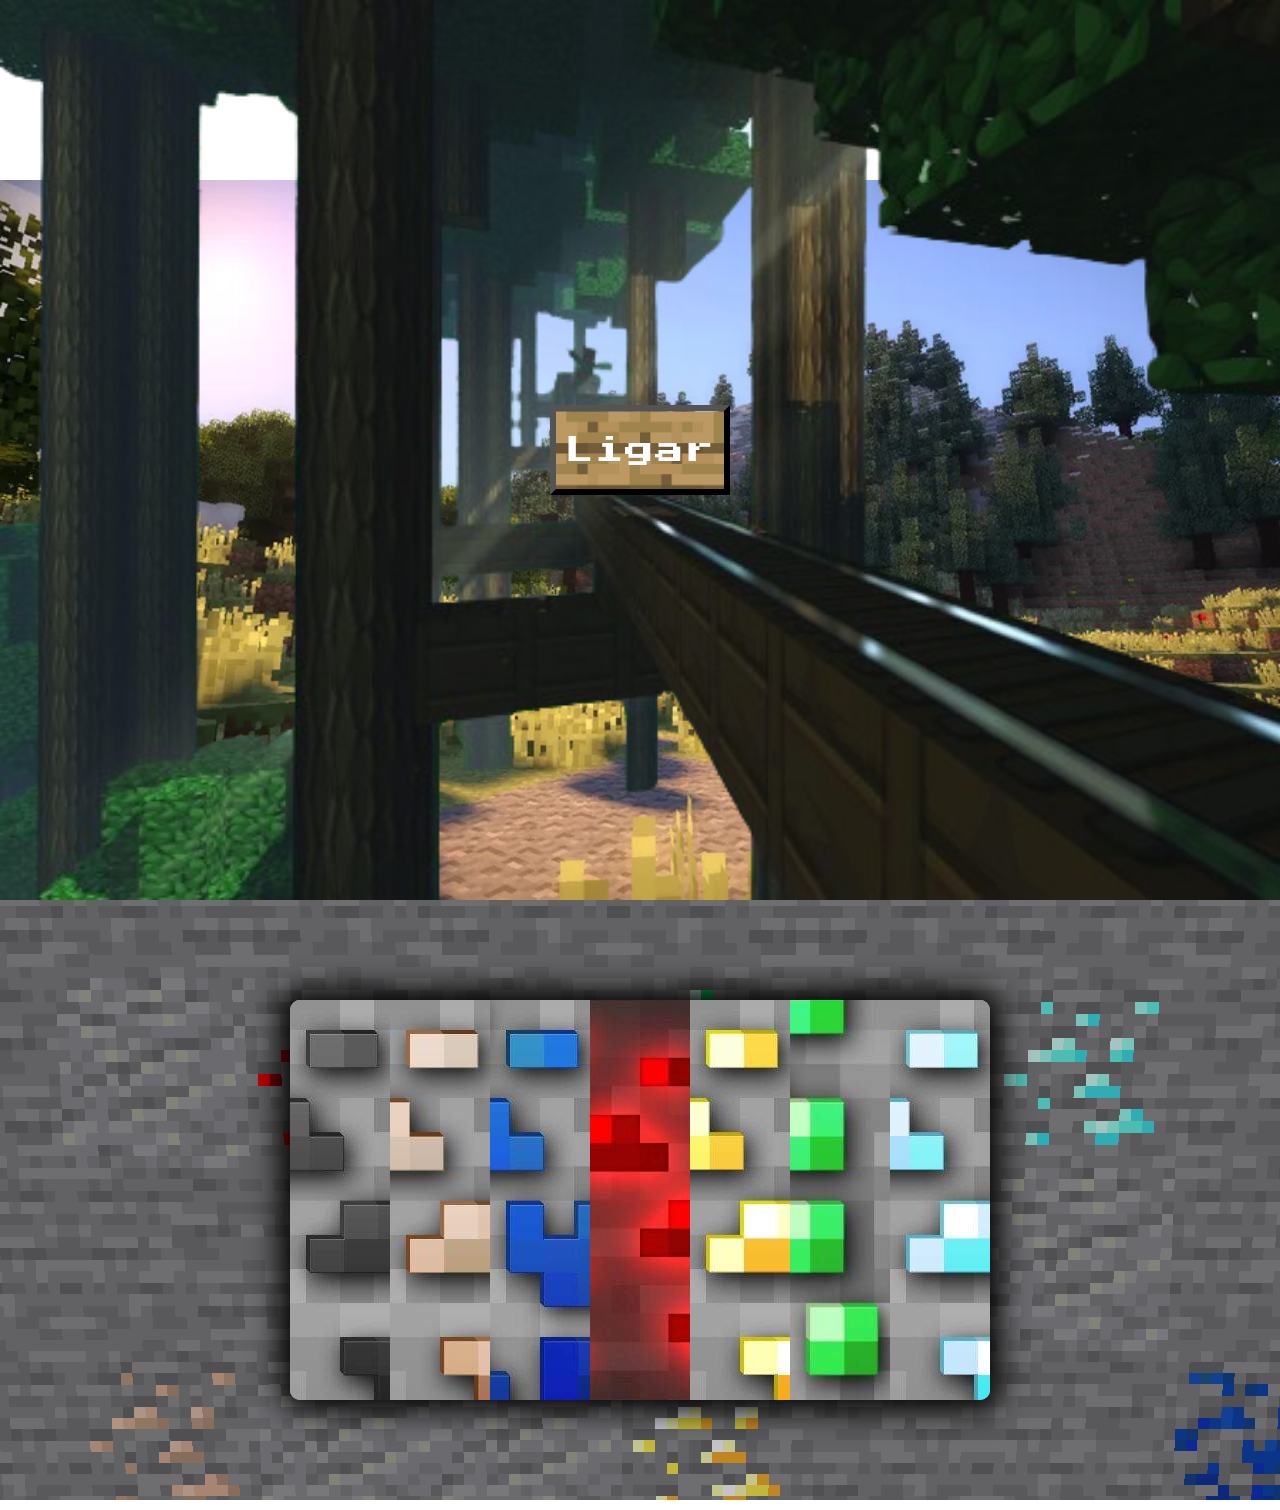
==== Main/Parallax/index.html @ fe96c286 "Ajustes" ====
<link rel="stylesheet" href="style.css">

<!DOCTYPE html>
<html lang="en">

<head>
    <meta charset="UTF-8">
    <meta http-equiv="X-UA-Compatible" content="IE=edge">
    <meta name="viewport" content="width=device-width, initial-scale=1.0">
    <title>LightBlock</title>
</head>

<style>

    @import url('https://fonts.googleapis.com/css2?family=Poppins:ital,wght@0,100;0,200;0,300;0,400;0,500;0,600;0,700;0,800;0,900;1,100;1,200;1,300;1,400;1,500;1,600;1,700;1,800;1,900&family=Press+Start+2P&display=swap');

    .press-start-2p-regular {
        font-family: "Press Start 2P", system-ui;
        font-weight: 400;
        font-style: normal;
        font-stretch: condensed;
    }

    #hill4{

        animation-timing-function: cubic-bezier(0.215, 0.610, 0.355, 1);
        scale: 0.2;
        top: -350px;
        left: -250;
        z-index: 2;
        
    }

    * {
        margin: 0;
        padding: 0;
        box-sizing: border-box;
        font-family: 'Poppins', sans-serif;
    }

    .fundo{

        position: fixed;
        bottom: 0;
        left: 0;
        width: 100%;
        z-index: -1; /* Para garantir que o fundo esteja atrás do conteúdo */

    }
    
    header{
        position: absolute;
        top: 0;
        left: 0;
        width: 100%;
        padding: 30px 100px;
        display: flex;
        justify-content: flex-start;
        align-items: center;
        z-index: 100;
    }

    .logo{
        font-size: 2em;
        color: #359381;
        pointer-events: none;
        margin-right: 270px;
    }

    .navigation a {
        text-decoration: none;
        color: #359381;
        padding: 6px 15px;
        border-radius: 20px;
        margin: 0 10px;
        font-weight: 600;
    }

    .navigation a:hover,
    .navigation a.active {
        background: #359381;
        color: #fff;
    }

    .parallax{
        position: relative;
        display: flex;
        justify-content: center;
        align-items: center;
        height: 100vh;
        text-shadow: 2px 2px 4px rgba(0, 0, 0, .2);
    }

    #text{
        position: absolute;
        text-align: center;
        font-size: 60%;
        color: #fff;
        width: 60px;
        height: 30px;
    }

    .parallax img{
        position: absolute;
        top: 0;
        left: 0;
        width: 100%;
        pointer-events: none;
    }

    .prlx1{

        position: absolute;
        top: 0;
        left: 0;
        width: 100%;
        pointer-events: none;

    }
    .prlx1{

        position: absolute;
        top: 0;
        left: 0;
        width: 100%;
        pointer-events: none;

    }

    .sec{
        position: relative;
        background: url(./Imagens/Elementos/Caverna.png);
        padding: 100px;
    }

    .sec{
        font-size: 3em;
        color: #fff;
        margin-bottom: 10px;
    }

    .sec p{
        font-size: 1em;
        color: #fff;
        font-weight: 300;
    }

    .btn{

        scale: 3;
        background: url(./Imagens/Elementos/Butão.png);
        background-size: cover;
        height: 30px;

    }
    
    .sec{

        display: flex;
        flex-direction: row;
        justify-content: center;

    }
        
    .flexContainer{

        border-radius:10px;
        height: 400px;
        width: 700px;
        background-color: rgb(199, 199, 199);
        display: flex;
        flex-direction: row;
        box-shadow: 0px 0px 30px 10px black;
        
    }

    @keyframes grow{

        from{flex-grow: 0.5;}
        to{flex-grow: 4;}

    }
    @keyframes shrink{

        from{flex-grow: 4;}
        to{flex-grow: 0.5;}

    }

    .flexItems{

        flex-grow: 0.5;

    }

    .flexItems:nth-child(1){

        background: url(./Imagens/FlexContainer/off.jpg);
        background-position: center;
        border-radius: 10px 0 0 10px;

    }
    .flexItems:nth-child(2){

        background: url(./Imagens/FlexContainer/ferro.jpg);
        background-position: center;

    }
    .flexItems:nth-child(3){

        background: url(./Imagens/FlexContainer/lapis.jpg);
        background-position: center;

    }
    .flexItems:nth-child(4){

        background: url(./Imagens/FlexContainer/red.jpg);
        background-position: center;

    }
    .flexItems:nth-child(5){

        background: url(./Imagens/FlexContainer/ouro.jpg);
        background-position: center;

    }
    .flexItems:nth-child(6){

        background: url(./Imagens/FlexContainer/esmrl.jpg);
        background-position: center;

    }
    .flexItems:nth-child(7){

        background: url(./Imagens/FlexContainer/dmd.jpg);
        background-position: center;
        border-radius: 0 10px 10px 0;

    }

    .flexItems:hover{

        animation-name: grow;
        animation-duration: 1s;
        flex-grow: 4;
        animation-timing-function: cubic-bezier(0.215, 0.610, 0.355, 1);

    }

    .flexItems:not(:hover){

        animation-name: shrink;
        animation-duration: 1s;
        flex-grow: 0.5;
        animation-timing-function: cubic-bezier(0.215, 0.610, 0.355, 1);

    }

    .prlx1{
        width: 100%;
        height: 100%;
        background: url('./Imagens/Elementos/prlx1.png');
        background-size: cover;

    }

</style>

<body>

    <header>
        
        <nav class="navigation"></nav>

    </header>

    <img id="fundo" src="./Imagens/Elementos/fundo.jpg" class="fundo">

    <section class="parallax">
        
        <!--<img src="./Imagens/Elementos/Montanhas.png" id="hill2">
        <img src="./Imagens/Elementos/creeper.png" id="hill4">
        <img src="./Imagens/Elementos/Casa.png" id="tree">
        <img src="./Imagens/Elementos/Chao.png" id="plant">!-->
        <div class="prlx1" id="prlx1"></div>
        <div class="prlx1-2" id="prlx1"></div>
        <button id="text" class="btn press-start-2p-regular">Ligar</button>
    </section>

    <section class="sec">

        <div class="flexContainer">

            <a href="#"class="flexItems"><div class="flexItems"></div></a>
            <a href="#"class="flexItems"><div class="flexItems"></div></a>
            <a href="#"class="flexItems"><div class="flexItems"></div></a>
            <a href="#"class="flexItems"><div class="flexItems"></div></a>
            <a href="#"class="flexItems"><div class="flexItems"></div></a>
            <a href="#"class="flexItems"><div class="flexItems"></div></a>
            <a href="#"class="flexItems"><div class="flexItems"></div></a>
              
        </div>   
        
    </section>


    <script>

        let text = document.getElementById('text');
        let fundo = document.getElementById('fundo')
        let leaf = document.getElementById('leaf');
        let Montanhas = document.getElementById('hill2');
        let prlx1 = document.getElementById('prlx1');
        let hill5 = document.getElementById('hill5');

        window.addEventListener('scroll', () => {
            let value= window.scrollY;

            text.style.marginTop = value * 2.5 + 'px';
            fundo.style.bottom = value * 0.5 + 'px';
            prlx1.style.bottom = value * 0.6 + 'px';
            Montanhas.style.top = value * 1 + 'px';
        })

    </script>
</body>

</html>
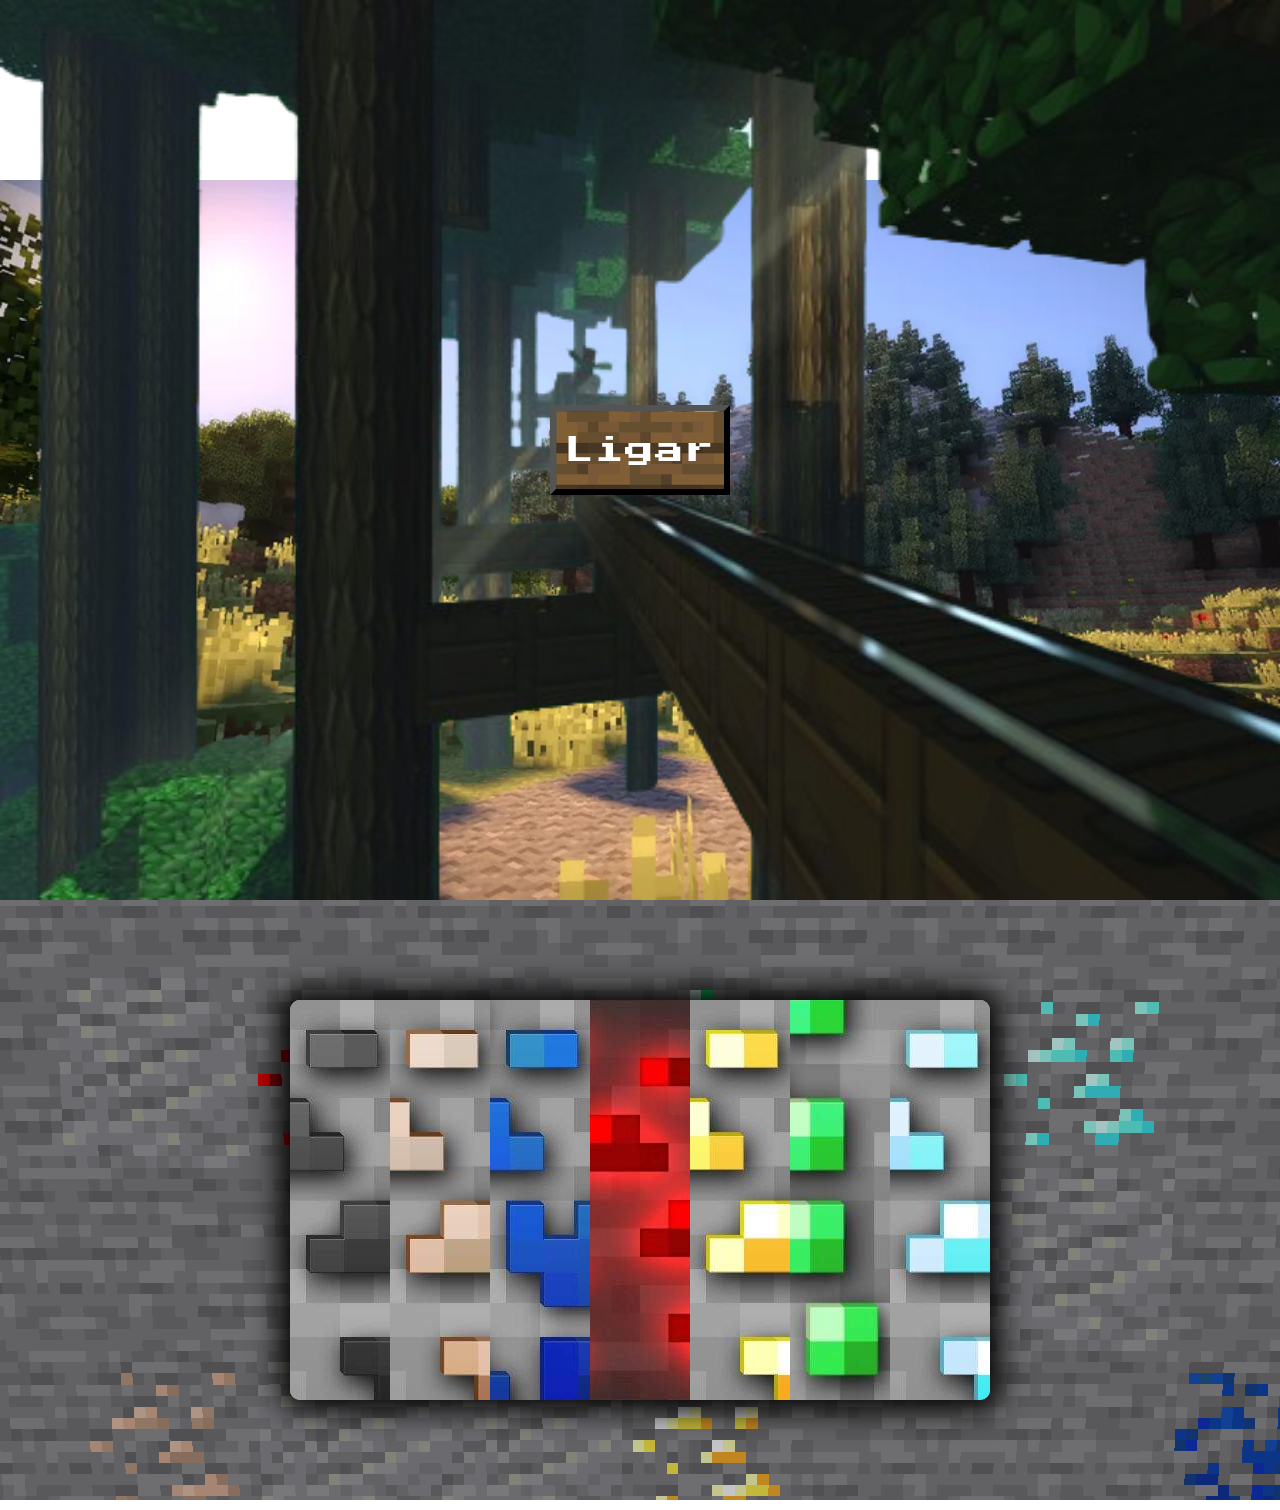
==== commit 12732bcd: "Alteração botão" ====
--- a/Main/Parallax/index.html
+++ b/Main/Parallax/index.html
@@ -148,7 +148,7 @@
     .btn{
 
         scale: 3;
-        background: url(./Imagens/Elementos/Butão.png);
+        background: url(./Imagens/Elementos/spruce.jpg);
         background-size: cover;
         height: 30px;
 
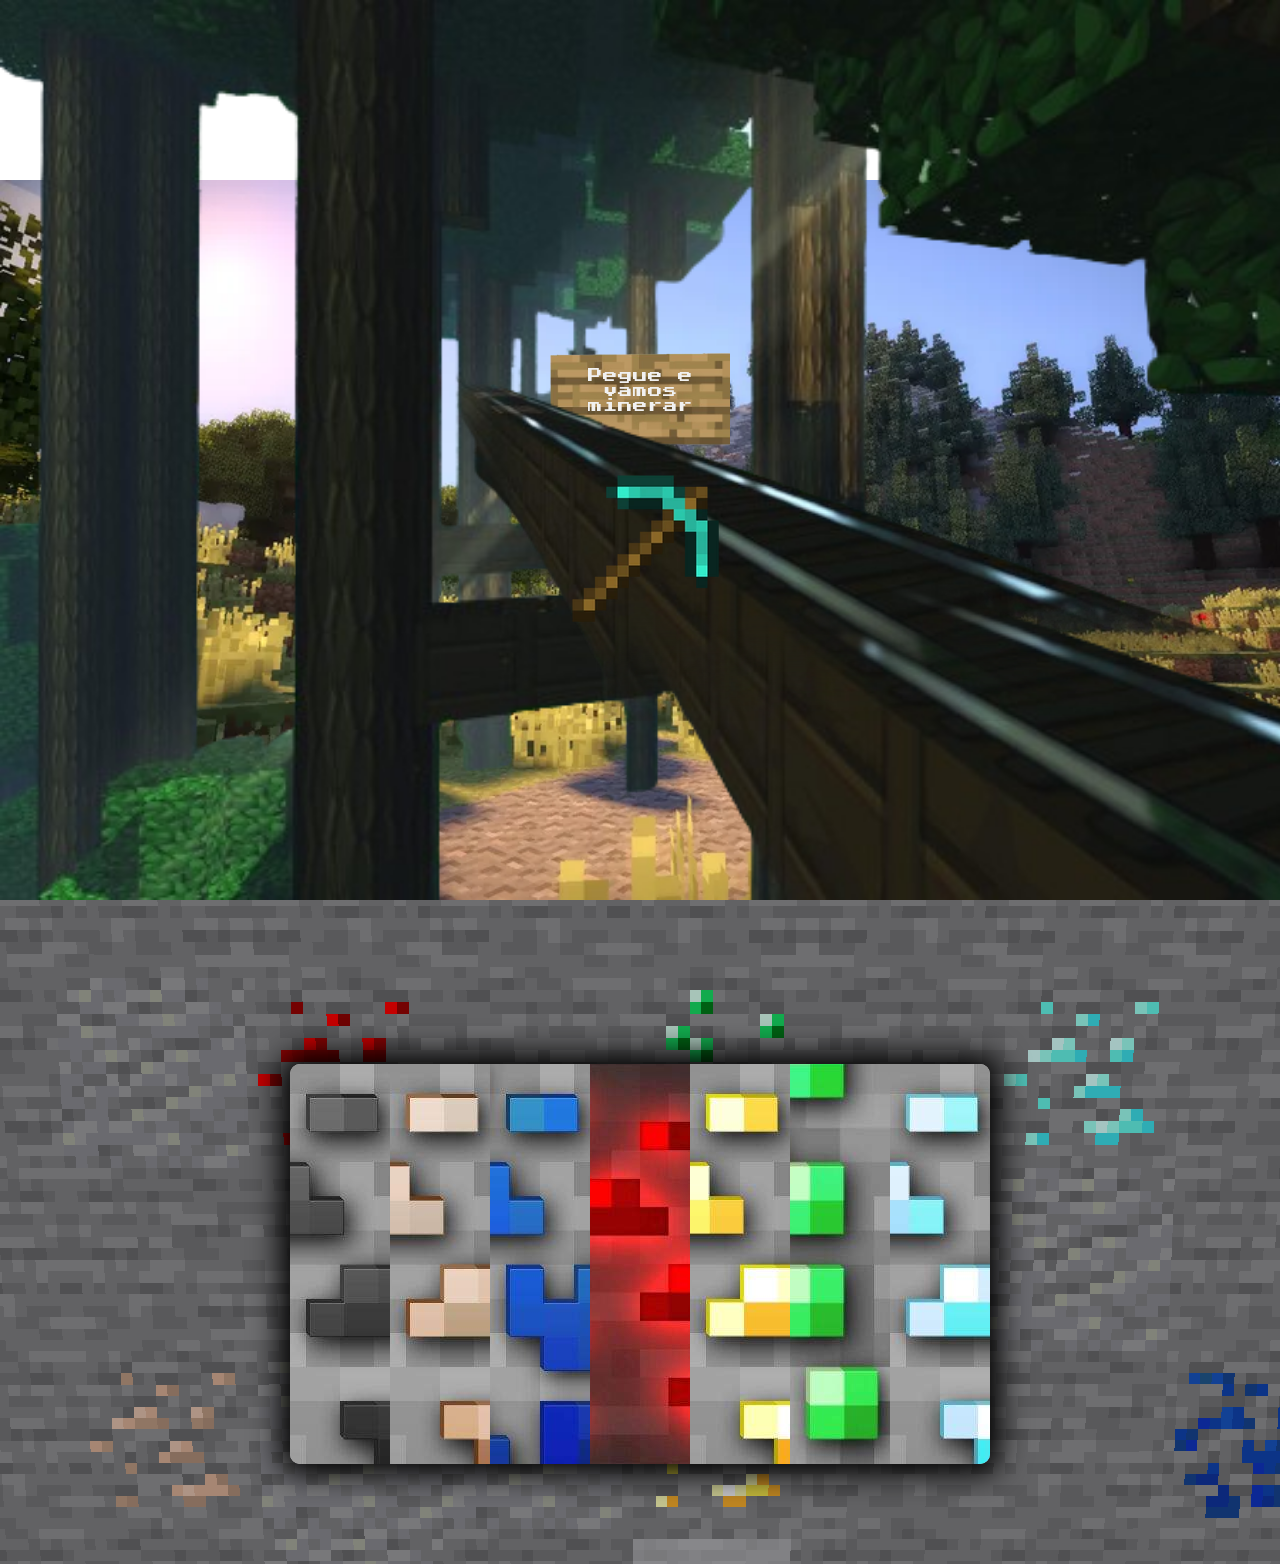
==== commit 1994fa3e: "Estilização" ====
--- a/Main/Parallax/index.html
+++ b/Main/Parallax/index.html
@@ -44,7 +44,7 @@
         bottom: 0;
         left: 0;
         width: 100%;
-        z-index: -1; /* Para garantir que o fundo esteja atrás do conteúdo */
+        z-index: -1;
 
     }
     
@@ -94,10 +94,10 @@
     #text{
         position: absolute;
         text-align: center;
-        font-size: 60%;
-        color: #fff;
+        font-size: .3pc;
+        color: #f1f1f1;
         width: 60px;
-        height: 30px;
+        height: 65px;
     }
 
     .parallax img{
@@ -117,13 +117,14 @@
         pointer-events: none;
 
     }
-    .prlx1{
+    .prlx1-2{
 
         position: absolute;
         top: 0;
         left: 0;
         width: 100%;
         pointer-events: none;
+        z-index: 2;
 
     }
 
@@ -136,7 +137,6 @@
     .sec{
         font-size: 3em;
         color: #fff;
-        margin-bottom: 10px;
     }
 
     .sec p{
@@ -145,12 +145,22 @@
         font-weight: 300;
     }
 
+    .placa{
+
+        scale: 3;
+        background: url(./Imagens/Elementos/placa.png);
+        background-size: 100%;
+        border: none;
+
+    }
     .btn{
 
         scale: 3;
-        background: url(./Imagens/Elementos/spruce.jpg);
-        background-size: cover;
-        height: 30px;
+        background: url(./Imagens/Elementos/picareta.png);
+        background-size: 100%;
+        margin-top: 200px;
+        border: none;
+        z-index: 5;
 
     }
     
@@ -169,6 +179,7 @@
         width: 700px;
         background-color: rgb(199, 199, 199);
         display: flex;
+        margin-top: 4pc;
         flex-direction: row;
         box-shadow: 0px 0px 30px 10px black;
         
@@ -267,27 +278,26 @@
 </style>
 
 <body>
-
+    
     <header>
         
         <nav class="navigation"></nav>
-
+        
     </header>
-
+    
     <img id="fundo" src="./Imagens/Elementos/fundo.jpg" class="fundo">
-
+    <img src="./Imagens/Elementos/prlx1-3.png" class="prlx1-2" id="fundo">
+    
     <section class="parallax">
-        
-        <!--<img src="./Imagens/Elementos/Montanhas.png" id="hill2">
-        <img src="./Imagens/Elementos/creeper.png" id="hill4">
-        <img src="./Imagens/Elementos/Casa.png" id="tree">
-        <img src="./Imagens/Elementos/Chao.png" id="plant">!-->
-        <div class="prlx1" id="prlx1"></div>
-        <div class="prlx1-2" id="prlx1"></div>
-        <button id="text" class="btn press-start-2p-regular">Ligar</button>
+    
+            <div class="prlx1" id="prlx1"></div>
+            <div class="prlx1-2" id="prlx1"></div>
+        <!--<button id="text" class="btn press-start-2p-regular" onclick="minerar()">Minerar</button>!-->
+            <a onclick="minerar()" class="placa press-start-2p-regular" id="text"><br>Pegue e vamos<br> minerar</a> 
+            <a onclick="minerar()" class="btn press-start-2p-regular" id="text"><br></a> 
     </section>
 
-    <section class="sec">
+    <section class="sec" id="Caverna">
 
         <div class="flexContainer">
 
@@ -299,19 +309,21 @@
             <a href="#"class="flexItems"><div class="flexItems"></div></a>
             <a href="#"class="flexItems"><div class="flexItems"></div></a>
               
-        </div>   
-        
+        </div>       
+
     </section>
-
 
     <script>
 
         let text = document.getElementById('text');
         let fundo = document.getElementById('fundo')
-        let leaf = document.getElementById('leaf');
-        let Montanhas = document.getElementById('hill2');
         let prlx1 = document.getElementById('prlx1');
-        let hill5 = document.getElementById('hill5');
+
+        function minerar() {
+            let caverna = document.getElementById('Caverna');
+            caverna.scrollIntoView({ behavior: 'smooth' });
+        }
+
 
         window.addEventListener('scroll', () => {
             let value= window.scrollY;
@@ -319,7 +331,7 @@
             text.style.marginTop = value * 2.5 + 'px';
             fundo.style.bottom = value * 0.5 + 'px';
             prlx1.style.bottom = value * 0.6 + 'px';
-            Montanhas.style.top = value * 1 + 'px';
+
         })
 
     </script>
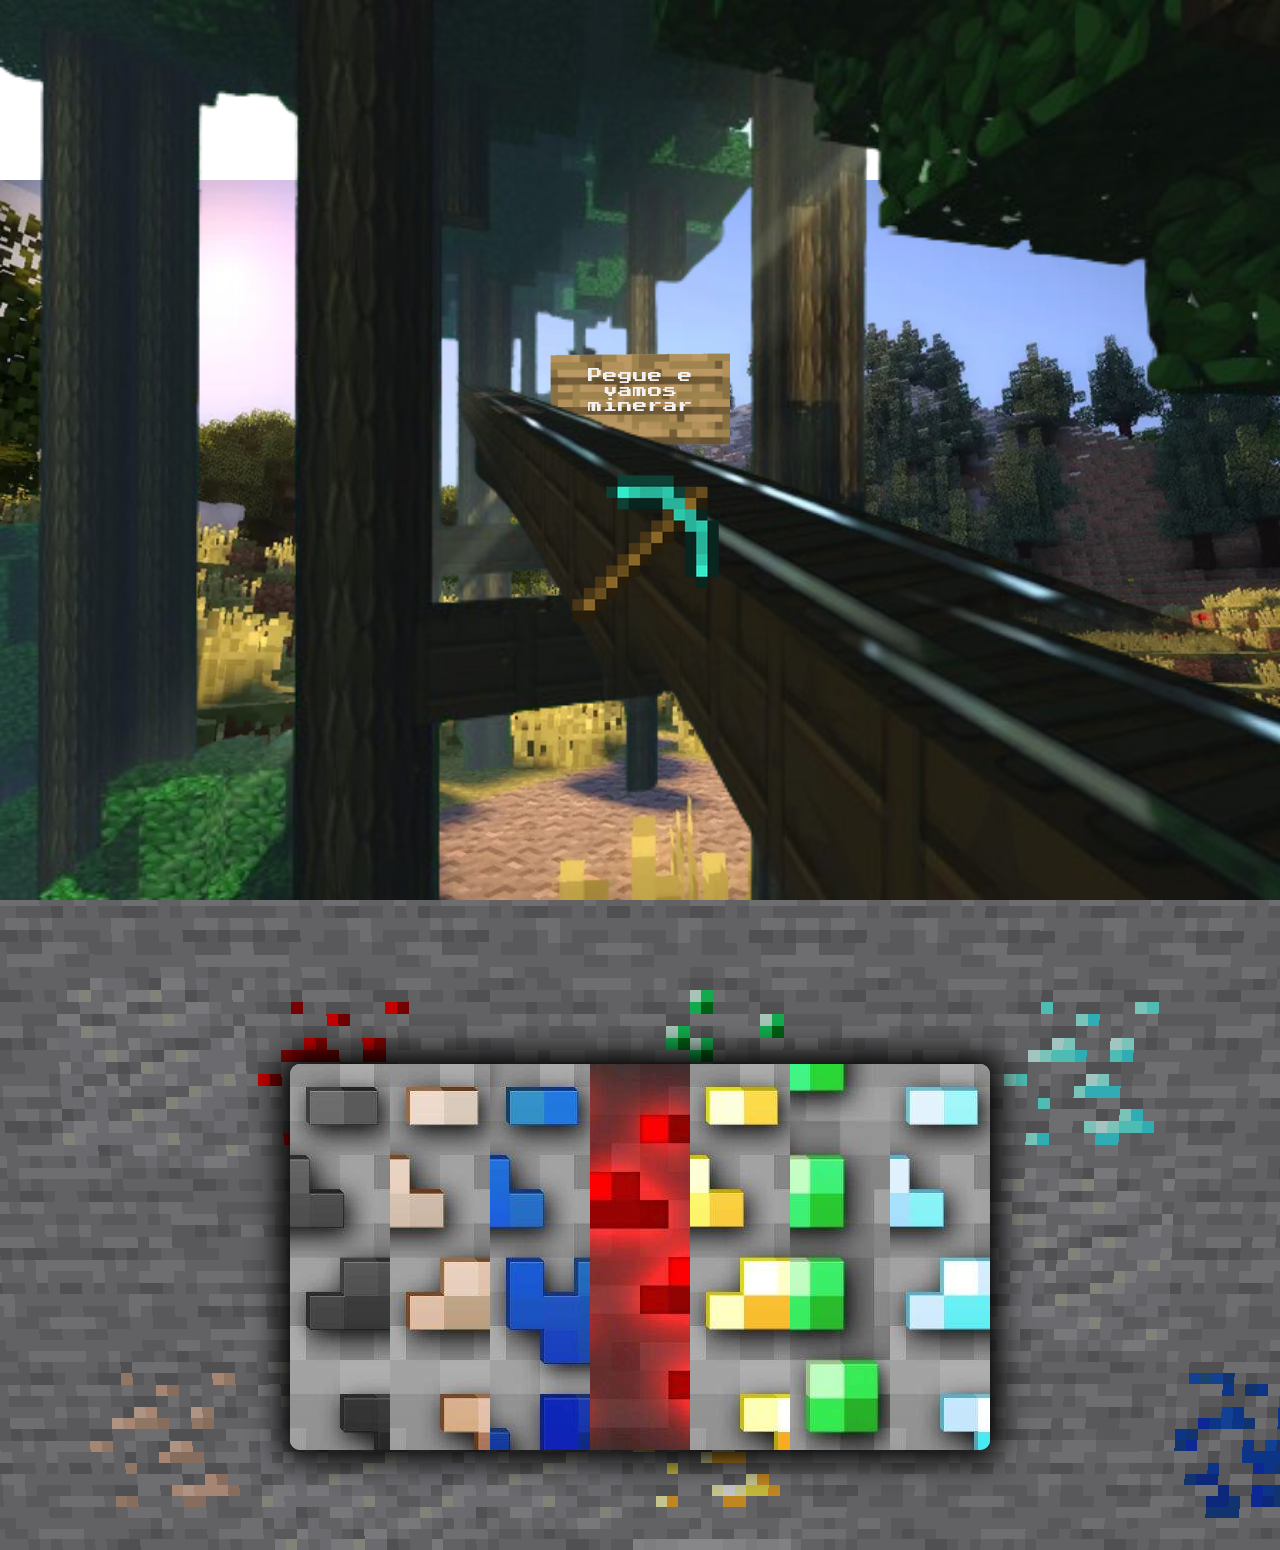
==== commit bdbef0d2: "Finished Project." ====
--- a/Main/Parallax/index.html
+++ b/Main/Parallax/index.html
@@ -13,6 +13,14 @@
 <style>
 
     @import url('https://fonts.googleapis.com/css2?family=Poppins:ital,wght@0,100;0,200;0,300;0,400;0,500;0,600;0,700;0,800;0,900;1,100;1,200;1,300;1,400;1,500;1,600;1,700;1,800;1,900&family=Press+Start+2P&display=swap');
+
+    @keyframes drop{
+
+        0%{margin-bottom: 5px}
+        45%{margin-bottom: 22px}
+        100%{margin-bottom: 5px}
+
+    }
 
     .press-start-2p-regular {
         font-family: "Press Start 2P", system-ui;
@@ -132,11 +140,7 @@
         position: relative;
         background: url(./Imagens/Elementos/Caverna.png);
         padding: 100px;
-    }
-
-    .sec{
-        font-size: 3em;
-        color: #fff;
+        height: 650px;
     }
 
     .sec p{
@@ -151,18 +155,21 @@
         background: url(./Imagens/Elementos/placa.png);
         background-size: 100%;
         border: none;
-
-    }
-    .btn{
-
-        scale: 3;
-        background: url(./Imagens/Elementos/picareta.png);
-        background-size: 100%;
-        margin-top: 200px;
-        border: none;
-        z-index: 5;
-
-    }
+        pointer-events: none;
+
+    }
+    .btn {
+    scale: 3;
+    background: url(./Imagens/Elementos/picareta.jpg);
+    background-size: 100%;
+    margin-top: 200px;
+    border: none;
+    z-index: 5;
+    animation: infinite ease-in;
+    animation-name: drop;
+    animation-duration: 1.8s;
+
+}
     
     .sec{
 
@@ -175,7 +182,6 @@
     .flexContainer{
 
         border-radius:10px;
-        height: 400px;
         width: 700px;
         background-color: rgb(199, 199, 199);
         display: flex;
@@ -285,7 +291,7 @@
         
     </header>
     
-    <img id="fundo" src="./Imagens/Elementos/fundo.jpg" class="fundo">
+    <img id="fundo" draggable="false" src="./Imagens/Elementos/fundo.jpg" class="fundo">
     <img src="./Imagens/Elementos/prlx1-3.png" class="prlx1-2" id="fundo">
     
     <section class="parallax">
@@ -293,23 +299,24 @@
             <div class="prlx1" id="prlx1"></div>
             <div class="prlx1-2" id="prlx1"></div>
         <!--<button id="text" class="btn press-start-2p-regular" onclick="minerar()">Minerar</button>!-->
-            <a onclick="minerar()" class="placa press-start-2p-regular" id="text"><br>Pegue e vamos<br> minerar</a> 
+            <div class="placa press-start-2p-regular" id="text"><br>Pegue e vamos<br> minerar</div> 
             <a onclick="minerar()" class="btn press-start-2p-regular" id="text"><br></a> 
     </section>
 
-    <section class="sec" id="Caverna">
-
-        <div class="flexContainer">
-
-            <a href="#"class="flexItems"><div class="flexItems"></div></a>
-            <a href="#"class="flexItems"><div class="flexItems"></div></a>
-            <a href="#"class="flexItems"><div class="flexItems"></div></a>
-            <a href="#"class="flexItems"><div class="flexItems"></div></a>
-            <a href="#"class="flexItems"><div class="flexItems"></div></a>
-            <a href="#"class="flexItems"><div class="flexItems"></div></a>
-            <a href="#"class="flexItems"><div class="flexItems"></div></a>
-              
-        </div>       
+    <section class="sec">
+
+        <div class="flexContainer" id="Caverna">
+
+            <a href="/off"class="flexItems"><div class="flexItems"></div></a>
+            <a href="/ferro"class="flexItems"><div class="flexItems"></div></a>
+            <a href="/lapis"class="flexItems"><div class="flexItems"></div></a>
+            <a href="/redstone"class="flexItems"><div class="flexItems"></div></a>
+            <a href="/ouro"class="flexItems"><div class="flexItems"></div></a>
+            <a href="/esmeralda"class="flexItems"><div class="flexItems"></div></a>
+            <a href="/diamante"class="flexItems"><div class="flexItems"></div></a>
+
+
+             
 
     </section>
 
@@ -327,8 +334,6 @@
 
         window.addEventListener('scroll', () => {
             let value= window.scrollY;
-
-            text.style.marginTop = value * 2.5 + 'px';
             fundo.style.bottom = value * 0.5 + 'px';
             prlx1.style.bottom = value * 0.6 + 'px';
 
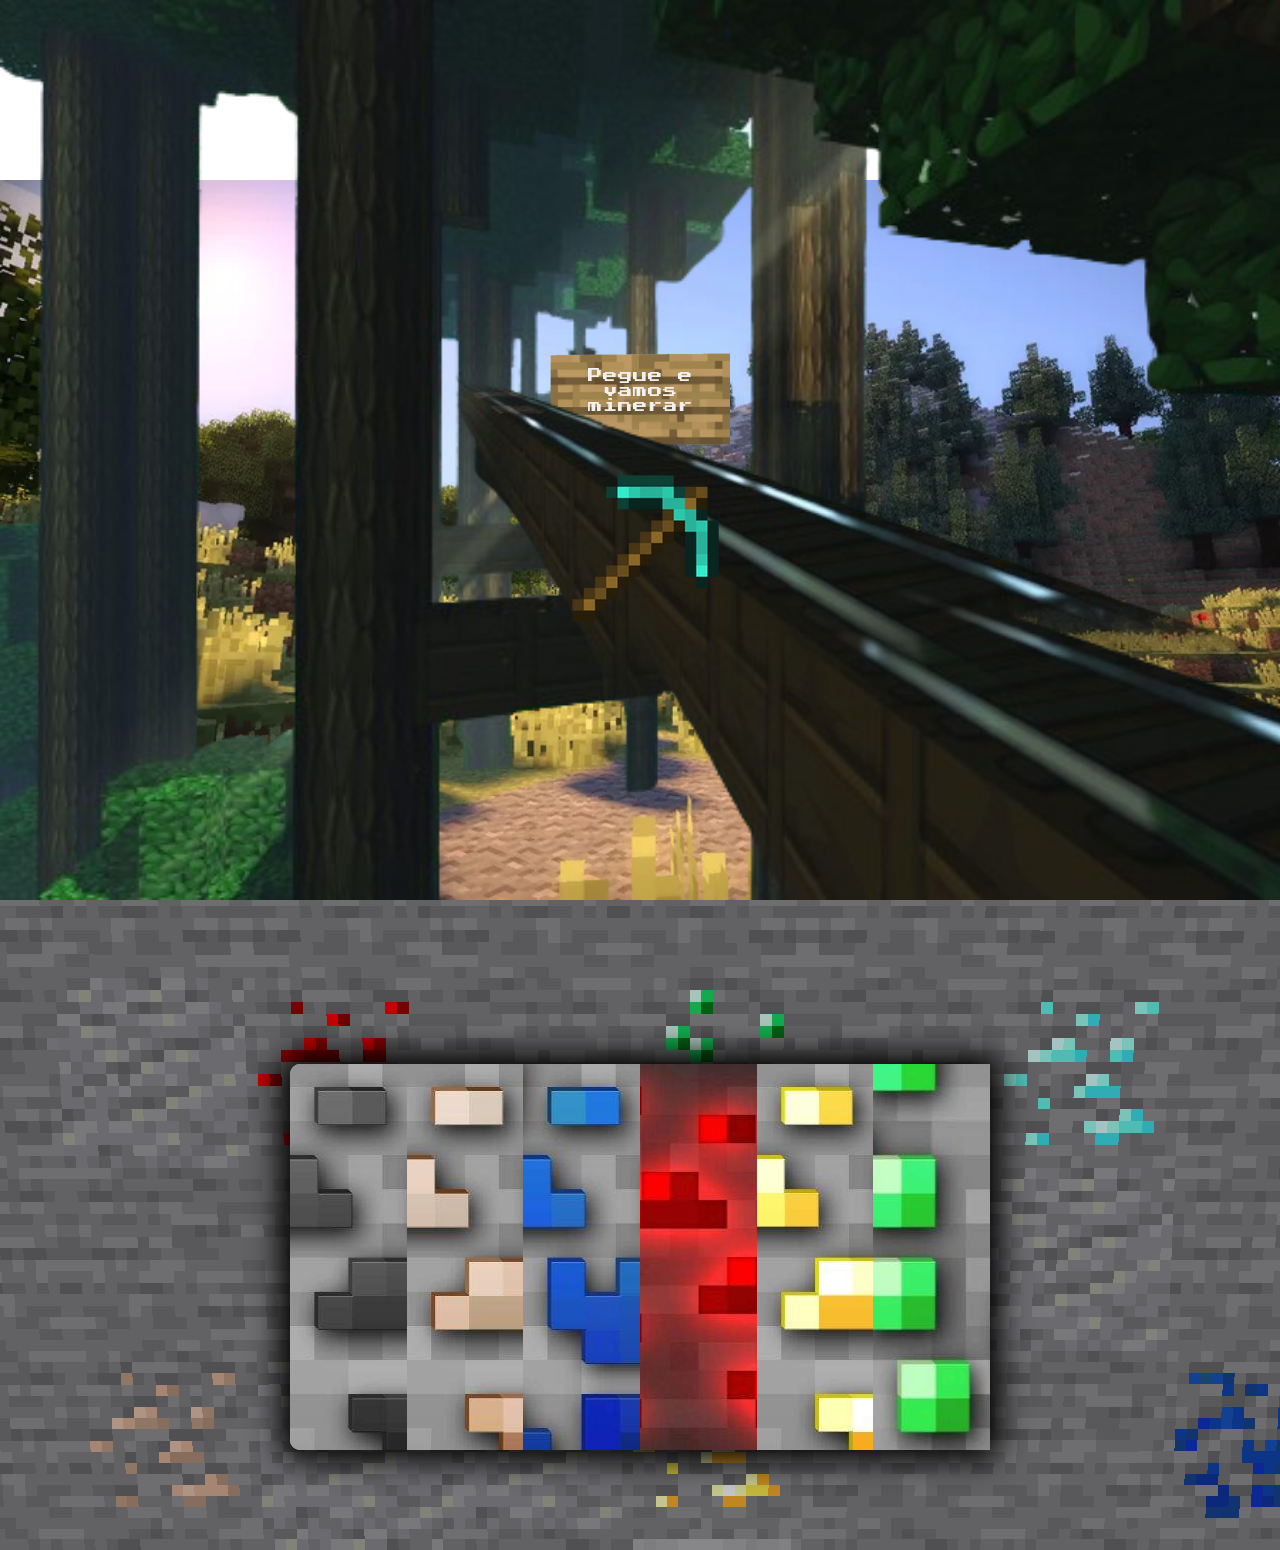
==== commit 7d15b306: "Update index.html" ====
--- a/Main/Parallax/index.html
+++ b/Main/Parallax/index.html
@@ -307,13 +307,12 @@
 
         <div class="flexContainer" id="Caverna">
 
-            <a href="/off"class="flexItems"><div class="flexItems"></div></a>
-            <a href="/ferro"class="flexItems"><div class="flexItems"></div></a>
-            <a href="/lapis"class="flexItems"><div class="flexItems"></div></a>
-            <a href="/redstone"class="flexItems"><div class="flexItems"></div></a>
-            <a href="/ouro"class="flexItems"><div class="flexItems"></div></a>
-            <a href="/esmeralda"class="flexItems"><div class="flexItems"></div></a>
-            <a href="/diamante"class="flexItems"><div class="flexItems"></div></a>
+            <div id="ferro" class="flexItems"></div>
+            <div id="lapis" class="flexItems"></div>
+            <div id="redstone" class="flexItems"></div>
+            <div id="ouro" class="flexItems"></div>
+            <div id="esmeralda" class="flexItems"></div>
+            <div id="diamante" class="flexItems"></div>
 
 
              
@@ -339,7 +338,26 @@
 
         })
 
+
+        // Function to change URL
+        function changeUrl(newPath) {
+            window.location.href = newPath;
+        }
+
+        // Add click event listeners to each flex item
+        document.getElementById('off').addEventListener('click', () => changeUrl('/off'));
+        document.getElementById('ferro').addEventListener('click', () => changeUrl('/ferro'));
+        document.getElementById('lapis').addEventListener('click', () => changeUrl('/lapis'));
+        document.getElementById('redstone').addEventListener('click', () => changeUrl('/redstone'));
+        document.getElementById('ouro').addEventListener('click', () => changeUrl('/ouro'));
+        document.getElementById('esmeralda').addEventListener('click', () => changeUrl('/esmeralda'));
+        document.getElementById('diamante').addEventListener('click', () => changeUrl('/diamante'));
     </script>
 </body>
 
-</html>+</html>
+
+    </script>
+</body>
+
+</html>
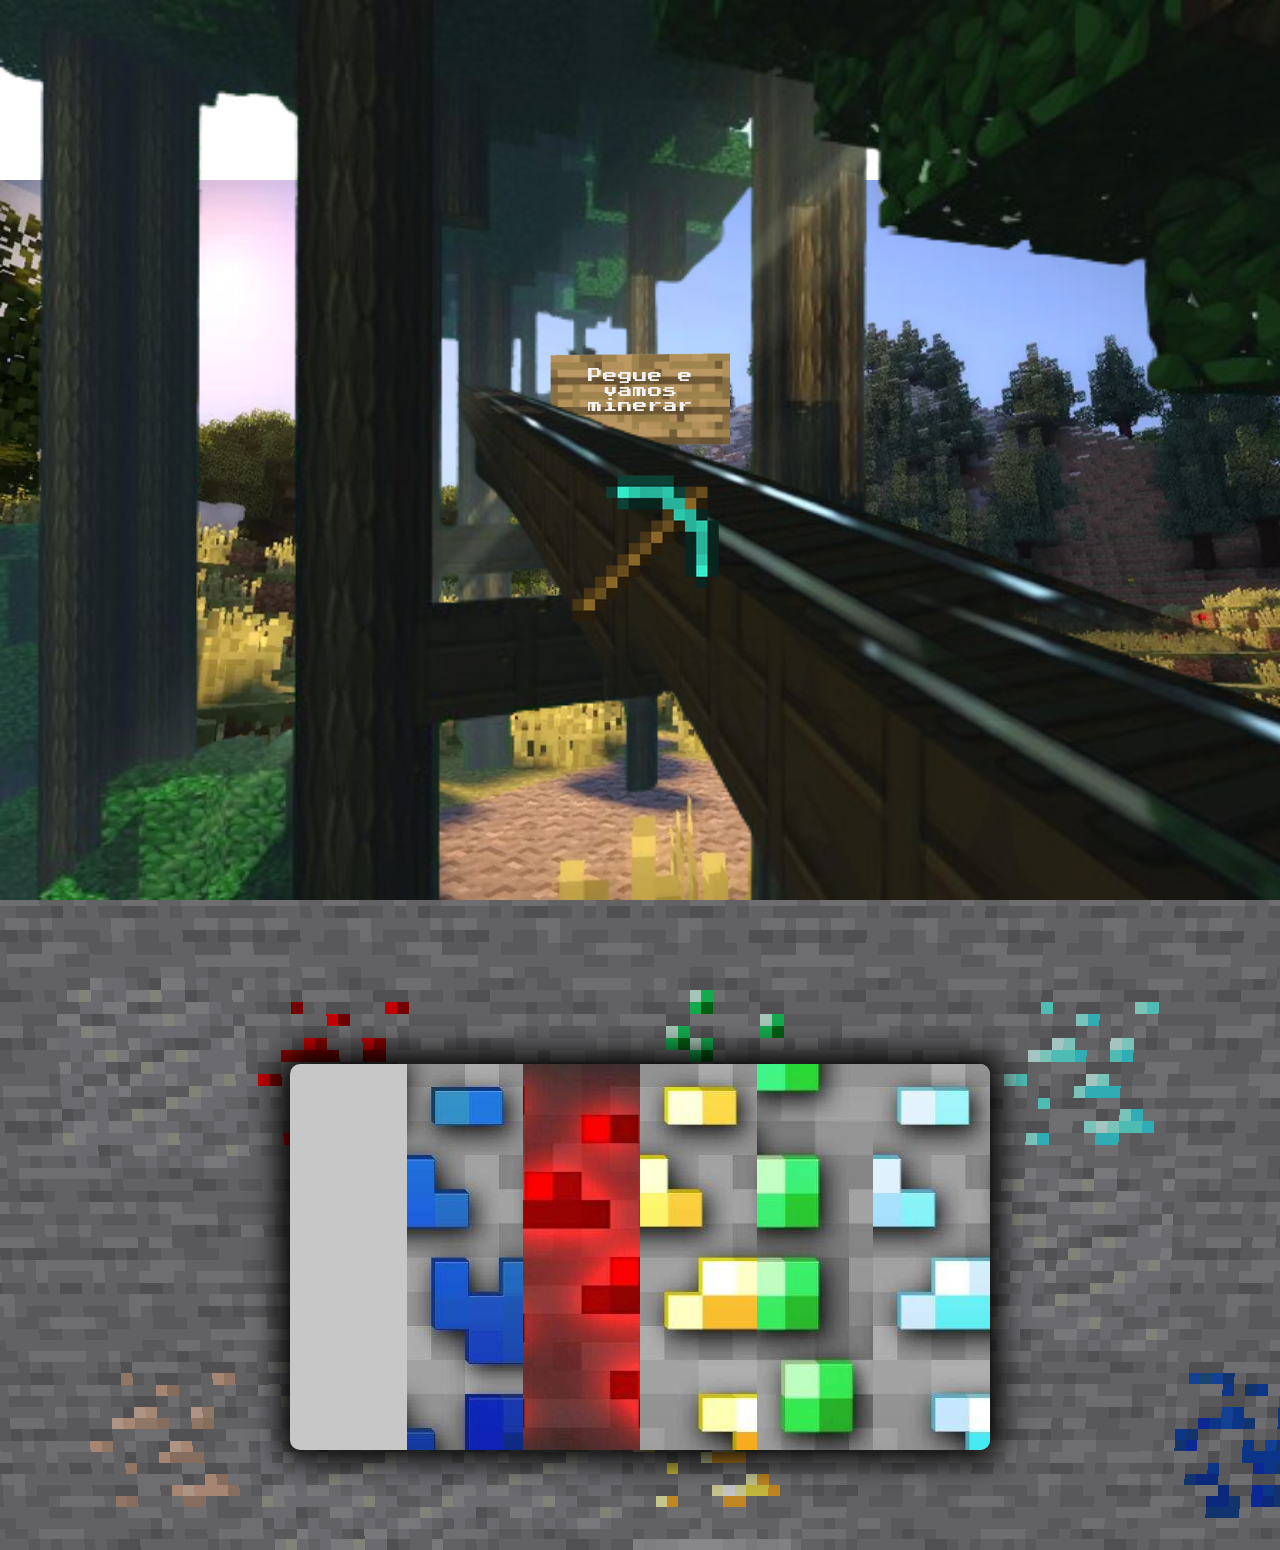
==== commit ce72d7a9: "Update index.html" ====
--- a/Main/Parallax/index.html
+++ b/Main/Parallax/index.html
@@ -210,44 +210,38 @@
 
     }
 
+    }
     .flexItems:nth-child(1){
 
-        background: url(./Imagens/FlexContainer/off.jpg);
-        background-position: center;
-        border-radius: 10px 0 0 10px;
+        background: url(./Imagens/FlexContainer/ferro.jpg);
+        background-position: center;
 
     }
     .flexItems:nth-child(2){
 
-        background: url(./Imagens/FlexContainer/ferro.jpg);
+        background: url(./Imagens/FlexContainer/lapis.jpg);
         background-position: center;
 
     }
     .flexItems:nth-child(3){
 
-        background: url(./Imagens/FlexContainer/lapis.jpg);
+        background: url(./Imagens/FlexContainer/red.jpg);
         background-position: center;
 
     }
     .flexItems:nth-child(4){
 
-        background: url(./Imagens/FlexContainer/red.jpg);
+        background: url(./Imagens/FlexContainer/ouro.jpg);
         background-position: center;
 
     }
     .flexItems:nth-child(5){
 
-        background: url(./Imagens/FlexContainer/ouro.jpg);
+        background: url(./Imagens/FlexContainer/esmrl.jpg);
         background-position: center;
 
     }
     .flexItems:nth-child(6){
-
-        background: url(./Imagens/FlexContainer/esmrl.jpg);
-        background-position: center;
-
-    }
-    .flexItems:nth-child(7){
 
         background: url(./Imagens/FlexContainer/dmd.jpg);
         background-position: center;
